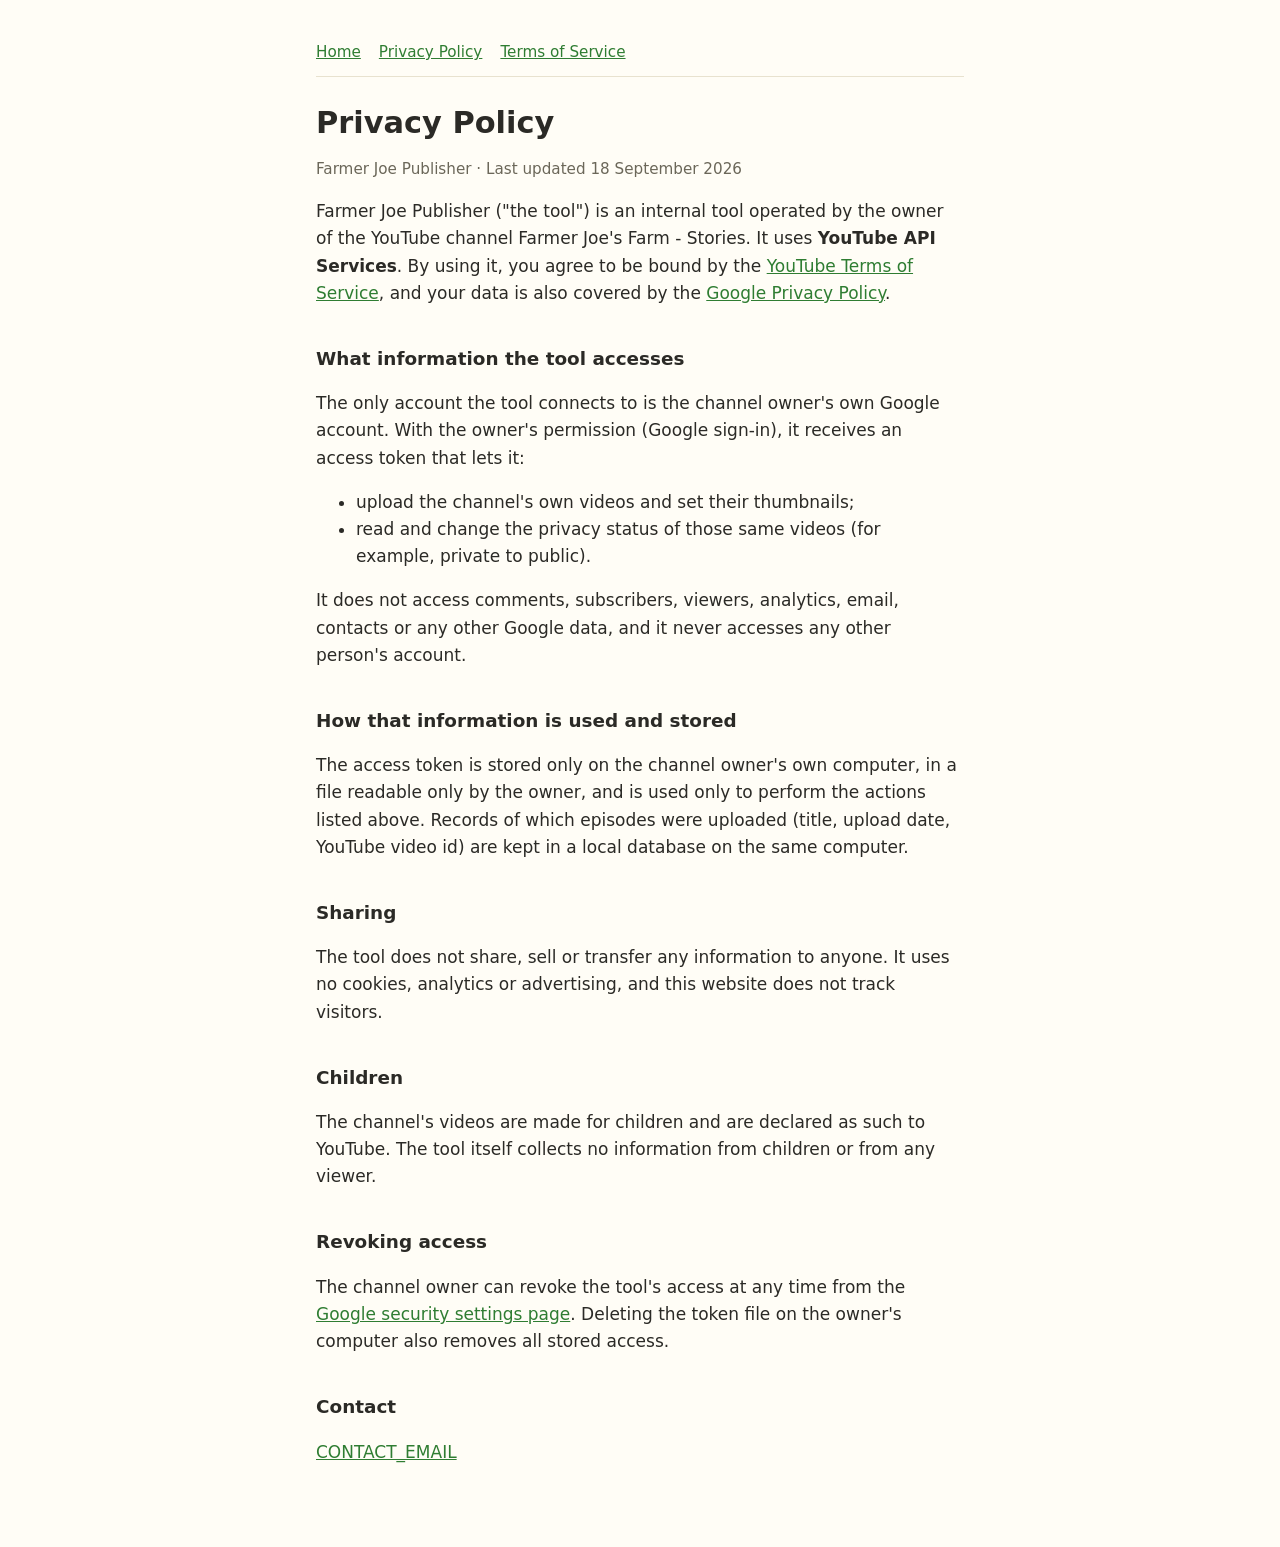
==== privacy.html @ 91a335b0 "Add home, privacy policy and terms pages for the Google OAuth app Static pages for GitHub Pages, nee" ====
<!doctype html><html lang="en"><head><meta charset="utf-8"><meta name="viewport" content="width=device-width,initial-scale=1">
<title>Privacy Policy</title><link rel="stylesheet" href="style.css"></head><body><main>
<nav><a href="index.html">Home</a><a href="privacy.html">Privacy Policy</a><a href="terms.html">Terms of Service</a></nav>
<h1>Privacy Policy</h1>
<p class="muted">Farmer Joe Publisher · Last updated 18 September 2026</p>
<p>Farmer Joe Publisher ("the tool") is an internal tool operated by the owner of the YouTube channel
Farmer Joe's Farm - Stories. It uses <strong>YouTube API Services</strong>. By using it, you agree to be bound by the
<a href="https://www.youtube.com/t/terms">YouTube Terms of Service</a>, and your data is also covered by the
<a href="https://policies.google.com/privacy">Google Privacy Policy</a>.</p>
<h2>What information the tool accesses</h2>
<p>The only account the tool connects to is the channel owner's own Google account. With the owner's permission
(Google sign-in), it receives an access token that lets it:</p>
<ul><li>upload the channel's own videos and set their thumbnails;</li>
<li>read and change the privacy status of those same videos (for example, private to public).</li></ul>
<p>It does not access comments, subscribers, viewers, analytics, email, contacts or any other Google data,
and it never accesses any other person's account.</p>
<h2>How that information is used and stored</h2>
<p>The access token is stored only on the channel owner's own computer, in a file readable only by the owner,
and is used only to perform the actions listed above. Records of which episodes were uploaded (title, upload date,
YouTube video id) are kept in a local database on the same computer.</p>
<h2>Sharing</h2>
<p>The tool does not share, sell or transfer any information to anyone. It uses no cookies, analytics or advertising,
and this website does not track visitors.</p>
<h2>Children</h2>
<p>The channel's videos are made for children and are declared as such to YouTube. The tool itself collects no
information from children or from any viewer.</p>
<h2>Revoking access</h2>
<p>The channel owner can revoke the tool's access at any time from the
<a href="https://security.google.com/settings/security/permissions">Google security settings page</a>.
Deleting the token file on the owner's computer also removes all stored access.</p>
<h2>Contact</h2>
<p><a href="mailto:CONTACT_EMAIL">CONTACT_EMAIL</a></p>
</main></body></html>
---- style.css ----
:root { --bg:#fffdf6; --fg:#2b2a26; --muted:#6b6759; --accent:#2f7d32; --rule:#e8e2cf; }
@media (prefers-color-scheme: dark) { :root { --bg:#1b1a17; --fg:#ece8dc; --muted:#a8a293; --accent:#7cc47f; --rule:#34322c; } }
* { box-sizing: border-box; }
body { margin:0; background:var(--bg); color:var(--fg); font:17px/1.6 system-ui,-apple-system,"Segoe UI",sans-serif; }
main { max-width:680px; margin:0 auto; padding:40px 16px 64px; }
h1 { font-size:1.9rem; line-height:1.2; margin:0 0 .3em; }
h2 { font-size:1.15rem; margin:2em 0 .4em; }
p, li { color:var(--fg); } .muted { color:var(--muted); font-size:.95rem; }
a { color:var(--accent); }
nav { display:flex; gap:18px; flex-wrap:wrap; border-bottom:1px solid var(--rule); padding-bottom:12px; margin-bottom:28px; font-size:.95rem; }
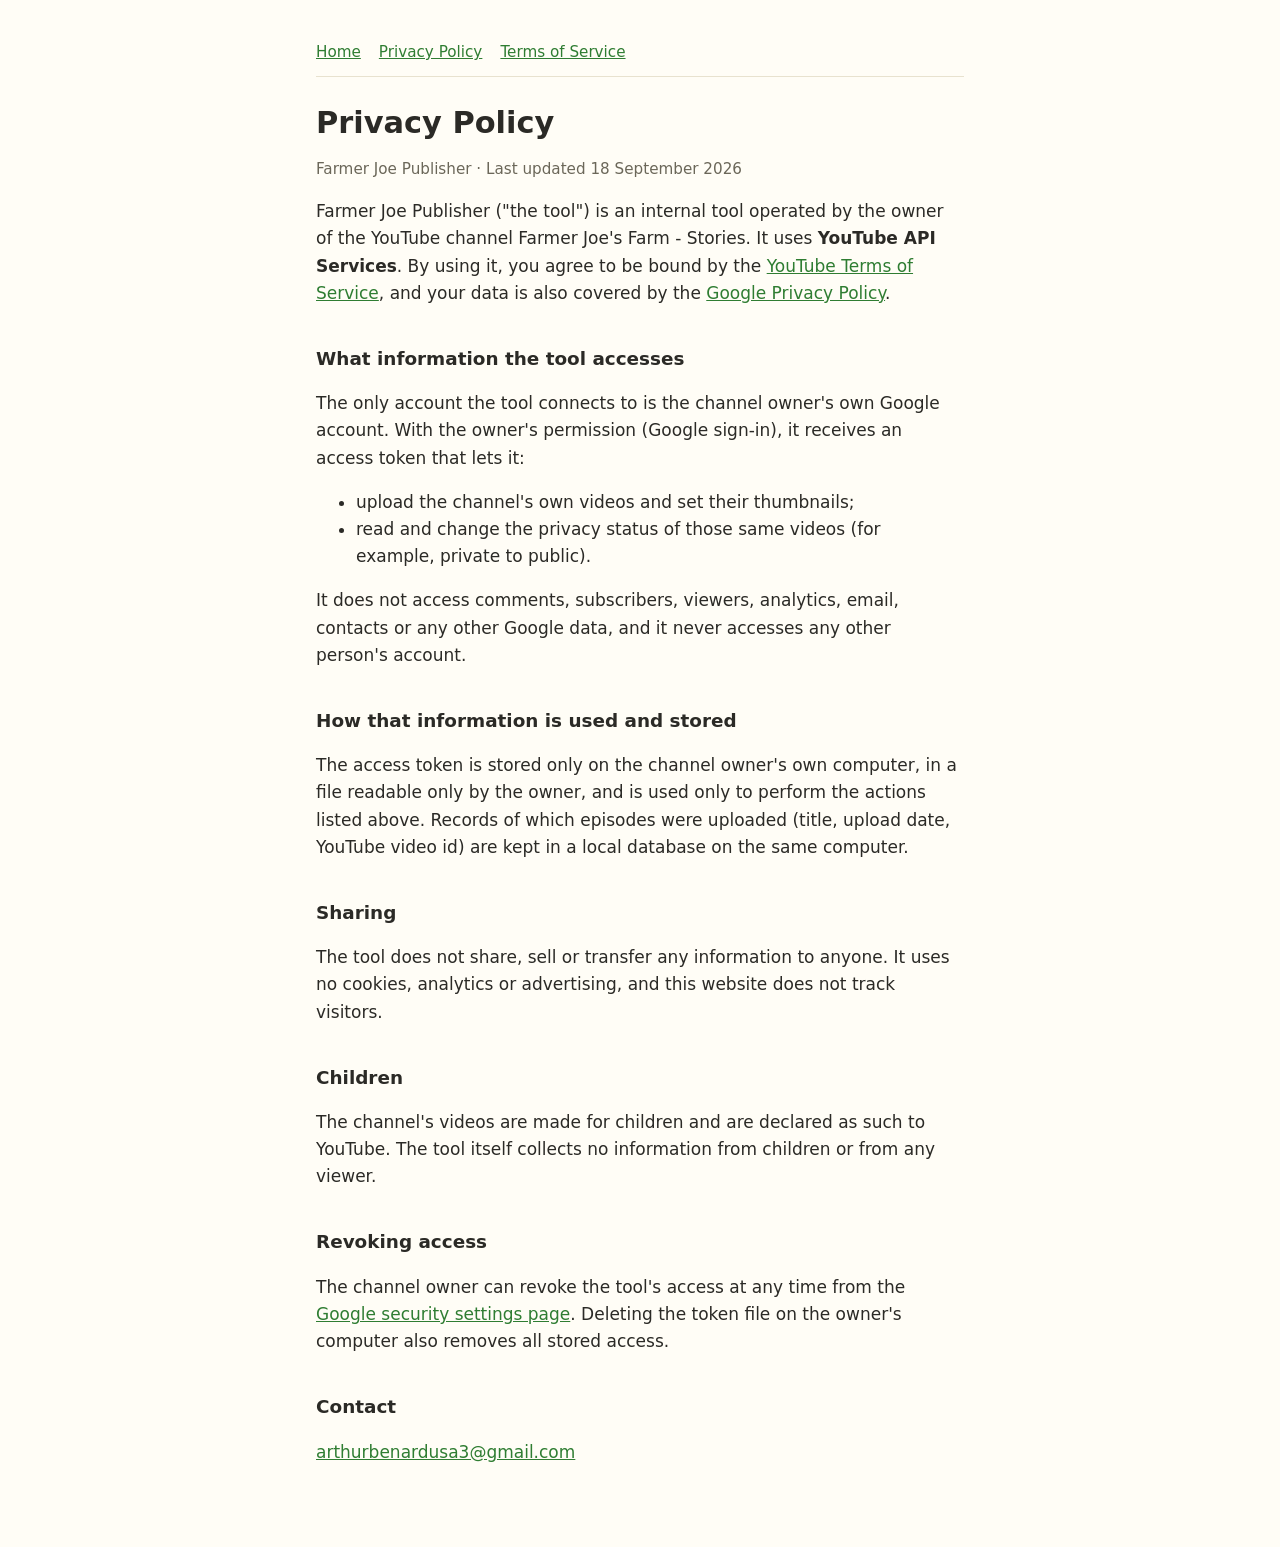
==== commit cd413542: "Set contact email on the site pages Co-Authored-By: Claude Opus 5 <noreply@anthropic.com>" ====
--- a/privacy.html
+++ b/privacy.html
@@ -29,5 +29,5 @@
 <a href="https://security.google.com/settings/security/permissions">Google security settings page</a>.
 Deleting the token file on the owner's computer also removes all stored access.</p>
 <h2>Contact</h2>
-<p><a href="mailto:CONTACT_EMAIL">CONTACT_EMAIL</a></p>
+<p><a href="mailto:arthurbenardusa3@gmail.com">arthurbenardusa3@gmail.com</a></p>
 </main></body></html>
